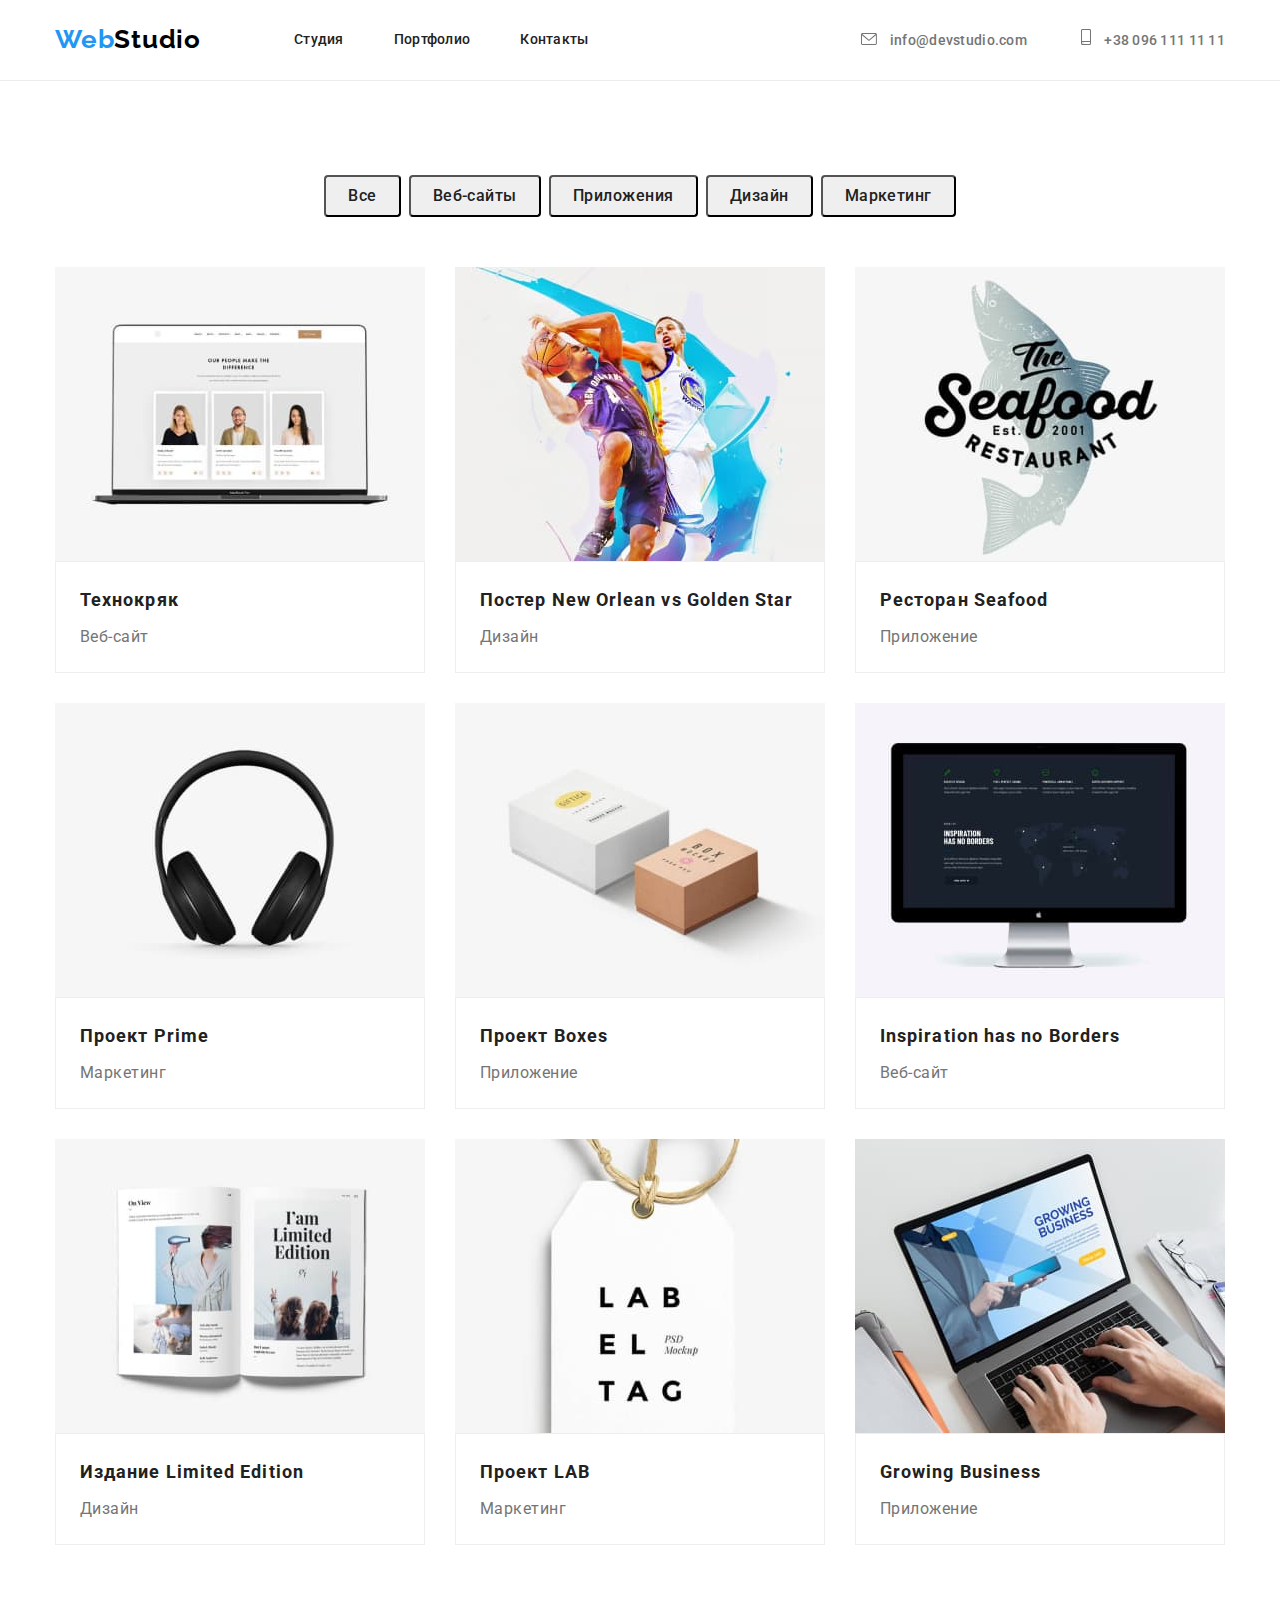
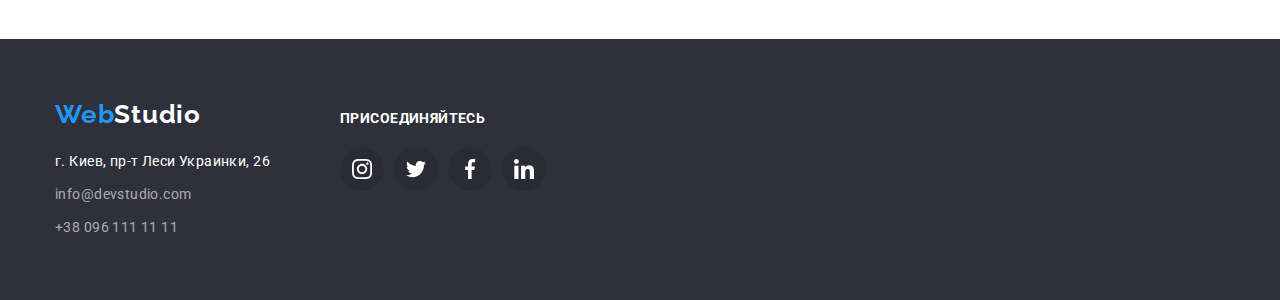
==== portfolio.html @ b79a86e5 "hw-05-start" ====
<!DOCTYPE html>
<html lang="ru">
<head>
    <meta charset="UTF-8">
    <meta http-equiv="X-UA-Compatible" content="IE=edge">
    <meta name="viewport" content="width=, initial-scale=1.0">
    <link rel="preconnect" href="https://fonts.googleapis.com">
    <link rel="preconnect" href="https://fonts.gstatic.com" crossorigin>
    <link href="https://fonts.googleapis.com/css2?family=Raleway:wght@700&family=Roboto:wght@400;500;700;900&display=swap" rel="stylesheet">
    <link rel="stylesheet" href="https://cdnjs.cloudflare.com/ajax/libs/modern-normalize/1.1.0/modern-normalize.min.css">
    <link rel="stylesheet" href="./css/styles.css">
    <title>Портфолио</title>
</head>
<body>
    <header class="header">
        <div class="container">
             <a class="header-logo" lang="en" href=""><span class="logo-web">Web</span>Studio</a>
         <nav class="header-navigation">  
           <ul class="header-list list">
             <li class="header-link-item"><a class="header-link link" href="./index.html">Студия</a></li>
             <li class="header-link-item"><a class="header-link link" href="./portfolio.html">Портфолио</a></li>
             <li class="header-link-item"><a class="header-link link" href="">Контакты</a></li>
           </ul>
         </nav>
          <div class="header-connect">
             <a class="header-mail mail-tel" href="link:info@devstudio.com">
               <svg class="icon-mail" width="16" height="12">
                 <use href="./images/icons.svg#icon-envelope"></use>
               </svg>
              info@devstudio.com</a>
             <a class="header-tel mail-tel" href="tel:+380961111111">
               <svg class="icon-phon" width="10" height="16">
                 <use href="./images/icons.svg#icon-smartphone"></use>
               </svg>
              +38 096 111 11 11</a>
          </div>
      </div>
      </header>
    <main class="portfolio-main">
        <section class="portfolio-section">
            <div class="container">
             <ul class="portfolio-btn-list list">
                <li class="portfolio-btn-item">
                    <button class="portfolio-btn" type="button">Все</button>
                </li>
                <li class="portfolio-btn-item">
                    <button class="portfolio-btn" type="button">Веб-сайты</button>
                </li>
                <li class="portfolio-btn-item">
                    <button class="portfolio-btn" type="button">Приложения</button>
                </li>
                <li class="portfolio-btn-item">
                    <button class="portfolio-btn" type="button">Дизайн</button>
                </li>
                <li class="portfolio-btn-item">
                    <button class="portfolio-btn" type="button">Маркетинг</button>
                </li>
             </ul>
             <ul class="portfolio-img-list list">
                <li class="portfolio-img-item">
                   <img class="portfolio-img" width="370" src="./images/img0.jpg" alt="Веб-сайт">
                   <div class="portfolio-img-container">
                       <h2 class="portfolio-img-header">Технокряк</h2>
                   <p class="portfolio-img-text">Веб-сайт</p>
                   </div> 
                </li>
                <li class="portfolio-img-item">
                   <img class="portfolio-img" width="370" src="./images/img11.jpg" alt="Дизайн">
                   <div class="portfolio-img-container">
                       <h2 class="portfolio-img-header">Постер New Orlean vs Golden Star</h2>
                   <p class="portfolio-img-text">Дизайн</p>
                   </div>
                </li>
                <li class="portfolio-img-item">
                   <img class="portfolio-img" width="370" src="./images/img22.jpg" alt="Приложение">
                   <div class="portfolio-img-container">
                       <h2 class="portfolio-img-header">Ресторан Seafood</h2>
                   <p class="portfolio-img-text">Приложение</p>
                   </div> 
                </li>
                <li class="portfolio-img-item">
                <img class="portfolio-img" width="370" src="./images/img33.jpg" alt="Маркетинг">
                   <div class="portfolio-img-container">
                   <h2 class="portfolio-img-header">Проект Prime</h2>
                   <p class="portfolio-img-text">Маркетинг</p>
                   </div> 
                </li>
                <li class="portfolio-img-item">
                    <img class="portfolio-img" width="370" src="./images/img44.jpg" alt="Приложение">
                   <div class="portfolio-img-container"> 
                       <h2 class="portfolio-img-header">Проект Boxes</h2>
                    <p class="portfolio-img-text">Приложение</p>
                    </div> 
                </li>
                <li class="portfolio-img-item">
                    <img class="portfolio-img" width="370" src="./images/img55.jpg" alt="Веб-сайт">
                   <div class="portfolio-img-container"> 
                       <h2 class="portfolio-img-header">Inspiration has no Borders</h2>
                    <p class="portfolio-img-text">Веб-сайт</p>
                    </div> 
                </li>
                <li class="portfolio-img-item">
                    <img class="portfolio-img" width="370" src="./images/img66.jpg" alt="Дизайн">
                   <div class="portfolio-img-container"> 
                       <h2 class="portfolio-img-header">Издание Limited Edition</h2>
                    <p class="portfolio-img-text">Дизайн</p>
                    </div> 
                </li>
                <li class="portfolio-img-item">
                    <img class="portfolio-img" width="370" src="./images/img77.jpg" alt="Маркетинг">
                   <div class="portfolio-img-container"> 
                       <h2 class="portfolio-img-header">Проект LAB</h2>
                    <p class="portfolio-img-text">Маркетинг</p>
                    </div> 
                </li>
                <li class="portfolio-img-item">
                    <img class="portfolio-img" width="370" src="./images/img88.jpg" alt="Приложение">
                   <div class="portfolio-img-container"> 
                       <h2 class="portfolio-img-header">Growing Business</h2>
                    <p class="portfolio-img-text">Приложение</p>
                    </div> 
                </li>
             </ul>
        </div>
       </section>
    </main>
    <footer class="footer">
        <div class="container">
           <div class="footer-container">
              <a class="footer-logo" lang="en" href=""><span class="logo-web">Web</span>Studio</a>
              <address class="footer-address">г. Киев, пр-т Леси Украинки, 26</address>
               <ul class="footer-list list">
                   <li class="footer-item"><a class="footer-mail mail-tel" href="link:info@devstudio.com">info@devstudio.com</a></li>  
                   <li class="footer-item"><a class="footer-tel mail-tel" href="tel:+380961111111">+38 096 111 11 11</a></li> 
              </ul>
           </div>
           <div class="footer-container-soc-link">
                <h3 class="footer-header-soc-link">
                  Присоединяйтесь
                </h3>
               <ul class="footer-soc-list list">
                 <li class="footer-soc-item">
                   <a href="" class="footer-soc-link">
                     <svg class="footer-soc-icon" width="20" height="20">
                       <use href="./images/icons.svg#instagram"></use>
                     </svg>
                   </a>
                  </li>
                  <li class="footer-soc-item">
                    <a href="" class="footer-soc-link">
                     <svg class="footer-soc-icon" width="20" height="20">
                       <use href="./images/icons.svg#twitter"></use>
                     </svg>
                    </a>
                  </li>
                  <li class="footer-soc-item">
                    <a href="" class="footer-soc-link">
                     <svg class="footer-soc-icon" width="20" height="20">
                       <use href="./images/icons.svg#facebook"></use>
                     </svg>
                    </a>
                  </li>
                  <li class="footer-soc-item">
                    <a href="" class="footer-soc-link">
                     <svg class="footer-soc-icon" width="20" height="20">
                       <use href="./images/icons.svg#linkedin"></use>
                     </svg>
                    </a>
                  </li>
                </ul>
             </div>
         </div>
   </footer>
</body>
</html>
---- css/styles.css ----
:root{
    --header-color:#212121;
    --hover-focus:#2196F3;
    --herov-color:#FFFFFF;
    --header-logo:#000000;
    --text-color:#757575;
    --background-color: #2F303A;
    --pading-section: 94px;

}

body { font-family: 'Roboto', sans-serif;}

p,
h1,
h2,
h3,
h4 {
    margin: 0;
}

img{
    display: block;
}

ul,ol {
    padding-left: 0;
    margin: 0;
}
 
.container{
    width: 1200px;
    padding-left: 15px;
    padding-right: 15px;
    margin: 0 auto; 
    /*outline: 1px solid red;*/
}

/*----------------HEADER--------------*/

.list{
    list-style: none;
}

.footer-logo,
.header-logo,
.header-link,
.mail-tel{
    text-decoration: none;
}

.header{
    padding-top: 24px;
    padding-bottom: 25px;
    border-bottom: 1px solid #ECECEC;
}

.header .container{
    display: flex;
    align-items: center;
}

.header-list{
    display: flex;
}

.header-link{
    font-weight: 500;
    font-size: 14px;
    line-height: 1.14;
    letter-spacing: 0.02em;
    color: var(--header-color);
}

.header-link-item:not(:last-child){
    margin-right: 50px;
}

.header-logo{
    font-family: 'Raleway', sans-serif;
    font-weight: 700;
    font-size: 26px;
    line-height: 1.19;
    letter-spacing: 0.03em;
    color: var(--header-logo);
    margin-right: 93px;
}

.logo-web{
    color: var(--hover-focus);
}
     
.header-connect{
    margin-left: auto;
}

.header-tel{
    margin-left: 50px;
}

.header-tel,
.header-mail{
    font-family: 'Roboto';
    font-style: normal;
    font-weight: 500;
    font-size: 14px;
    line-height: 1.14;
    letter-spacing: 0.02em;
    color: #757575;
}

.mail-tel:hover,
.mail-tel:focus,
.header-link:hover,
.header-link:focus{
        color: var(--hover-focus);
}

.icon-phon,
.icon-mail{
    margin-right: 10px;
    fill: currentColor;
}


    /* -------------HEROV------------------ */

.herov-section{
    margin: 0 auto;
    background-color: var(--background-color);
    background-image:linear-gradient(
        to right,
        rgba(47,48,58,0.4),
        rgba(47,48,58,0.4)),
        url(../images/herov.jpg);
    background-repeat: no-repeat;
    padding: 200px 0px;
    max-width: 1600px;
    height: 600px;
    }

.herov-header{
    max-width: 696px;
    max-height: 120px;
    margin-bottom: 30px;
    margin-right: auto;
    margin-left: auto;
   
    font-weight: 900;
    font-size: 44px;
    line-height: 1.36;
    text-align: center;
    letter-spacing: 0.06em;
    text-transform: uppercase;
    color: var(--herov-color);
    }

.herov-btn{
    display: flex;
    margin-left:auto;
    margin-right:auto;
    padding: 10px 32px;
    border-radius: 4px;

    font-family: 'Roboto';
    font-style: normal;
    font-weight: 700;
    font-size: 16px;
    line-height: 1.88;
    align-items: center;
    text-align: center;
    letter-spacing: 0.06em;
    color: var(--herov-color);
    background: var(--hover-focus);
}

/* --------------SECTION-ABOUT----------------- */


.about-list{
    display: flex;
    margin-left: -30px;
}

.about-item{
    flex-basis: calc((100%-120px)/4);
    margin-left: 30px;
}

.about-icon{
    margin-bottom: 30px;
    width: 270px;
    height: 120px;
    background-color: #F5F4FA;
    border-radius: 4px 4px;
    border-width: 0px;
    display: flex;
    justify-content: center;
    align-items: center;
}


/*.about-item:not(:last-child){
    margin-right: 30px;
    width: calc(100%/4-30px);
}*/

.about-section{
    padding-top: var(--pading-section);
    padding-bottom: var(--pading-section);
}

.about-header{
    font-size: 14px;
    line-height: 1.14;
    letter-spacing: 0.03em;
    text-transform: uppercase;
    color: var(--header-color);
    margin-bottom: 10px;
    }

.about-text{
    font-size: 14px;
    line-height: 1.71;
    letter-spacing: 0.03em;
    color: var(--text-color);
    width: 270px;
    }


/* -------------MAIN-IMG------------------ */

.about-business{
    padding-bottom: var(--pading-section);
}

.about-business-list{
    display: flex;
    margin-left: -30px;
}

.about-business-item{
    flex-basis: calc(100%/3-30px);
    margin-left: 30px;
}

/* -------------MAIN-TEAM----------------- */

.about-team{
    padding-top: var(--pading-section);
    padding-bottom: var(--pading-section);
    background-color: #F5F4FA;
}

.about-team-list{
    display: flex;
    margin-left: -30px;
}

.about-team-item{
    flex-basis: calc(100%/4-30px);
    margin-left: 30px;
    box-shadow:
         0px 2px 1px rgba(0, 0, 0, 0.2),
         0px 1px 1px rgba(0, 0, 0, 0.14),
         0px 1px 3px rgba(0, 0, 0, 0.12);
         border-radius: 0px 0px 4px 4px;
}

.about-business-header,
.about-team-header{
    font-size: 36px;
    line-height: 1.17;
    text-align: center;
    letter-spacing: 0.03em;
    color: var(--header-color);
    margin-bottom: 50px;
    }

.about-img-container{
    padding: 30px 0px;
    border: 1px solid #FFFFFF;
    border-radius: 0px 0px 4px 4px;
}    

.team-header-img{
    font-weight: 500;
    font-size: 16px;
    line-height: 1.19;
    text-align: center;
    letter-spacing: 0.03em;
    color: var(--header-color);
    margin-bottom: 10px;
    }

.about-team-text{
    font-size: 16px;
    line-height: 1.19;
    text-align: center;
    letter-spacing: 0.03em;
    color: var(--text-color);
    margin-bottom: 16px;
    }

.team-soc-list{
        display: flex;
        justify-content: center;
    }

.team-soc-item + .team-soc-item{
        margin-left: 10px;
    }
    
.team-soc-link{
        width: 44px;
        height: 44px;
        background-color:transparent;
        border-radius: 50%;
        display: flex;
        justify-content: center;
        align-items: center;
        color: #AFB1B8;
    }

.team-soc-link:hover,
.team-soc-link:focus{
        background-color: #2196F3;
        color: #FFFFFF;
    }

.team-soc-icon{
        fill: currentColor;
    }

   
.container-team{
    margin-bottom: var(--pading-section);
}

/*--------------CLIENT----------*/

.client-section{
    padding-bottom: var(--pading-section);
    padding-top: var(--pading-section);
}

.client-header{
    font-size: 36px;
    line-height: 1.17;
    text-align: center;
    letter-spacing: 0.03em;
    color: var(--header-color);
    margin-bottom: 50px;
}

.client-list{
    display: flex;
    margin-left: -30px;
}

.client-item{
    flex-basis: calc((100%-180px)/6);
    margin-left: 30px;
}

.client-link-icon{
    width: 170px;
    height: 92px;
    border: 1px solid #AFB1B8;
    border-radius: 4px;
    display: flex;
    justify-content: center;
    align-items: center;
    background-color: transparent;
    color: rgba(175, 177, 184, 1);
}

.client-link-icon:hover,
.client-link-icon:focus{
    border-color: #2196F3;
    color: #2196F3;
}

.client-icon{
    fill:currentColor;
}


/* -------------FOOTER------------------ */

.footer{
    background: var(--background-color);
    padding-top: 60px;
    padding-bottom: 60px;
    margin: 0px auto;
}

.footer .container{
    display: flex;
    align-items: baseline;
}

.footer-container{
    display: block
}

.footer-container-soc-link{
    display: block;
    margin-left: 70px;
    padding-top: 12px;
}

.footer-logo{
        font-family: 'Raleway', sans-serif;
        font-weight: 700;
        font-size: 26px;
        line-height: 1.19;
        letter-spacing: 0.03em;
        color: var(--herov-color);
}

.footer-address{
    font-family: 'Roboto';
    font-style: normal;
    font-weight: 400;
    font-size: 14px;
    line-height: 1.71;
    letter-spacing: 0.03em;
    color: var(--herov-color);
    margin-bottom: 9px;
    margin-top: 20px;
}

.footer-item:not(:last-child){
    margin-bottom: 9px;
}

.footer-tel,
.footer-mail{
    font-family: 'Roboto';
    font-style: normal;
    font-weight: 400;
    font-size: 14px;
    line-height: 1.71;
    letter-spacing: 0.03em;
    color: rgba(255, 255, 255, 0.6);
}


.footer-header-soc-link{
    font-size: 14px;
    line-height: 1.14;
    letter-spacing: 0.03em;
    text-transform: uppercase;
    color: #FFFFFF;
    margin-bottom: 20px; 
}

.footer-soc-list{
    display: flex;
}

.footer-soc-item + .footer-soc-item{
    margin-left: 10px;
}

.footer-soc-link{
    width: 44px;
    height: 44px;
    background-color:rgba(0, 0, 0, 0.1);
    border-radius: 50%;
    display: flex;
    justify-content: center;
    align-items: center;
    color: #FFFFFF;
}

.footer-soc-link:hover,
.footer-soc-link:focus{
    background-color: #2196F3;
    color: #FFFFFF;
}

.footer-soc-icon{
    fill: currentColor;
}

.footer-soc-icon:hover,
.footer-soc-icon:focus{
    fill: #FFFFFF;
}




/* -------------PORTFOLIO------------------ */

.portfolio-section{
    padding-top: var(--pading-section);
    padding-bottom: var(--pading-section);
}

.portfolio-btn-list{
    display: flex;
    justify-content: center;
    margin-bottom: 50px;
}

.portfolio-btn-item:not(:last-child){
    margin-right: 8px;
}

.portfolio-img-list{
    display: flex;
    flex-wrap: wrap;
    margin-left: -30px;
    margin-bottom: -30px;
}

.portfolio-img-item{
    flex-basis: calc(100%/3-30px);
    margin-left: 30px;
    margin-bottom: 30px;
}

.portfolio-img-item:hover{
    box-shadow:
         0px 4px 6px rgba(0, 0, 0, 0.16),
         0px 4px 4px rgba(0, 0, 0, 0.06),
         0px 1px 1px rgba(0, 0, 0, 0.12);
}

.portfolio-btn{
    padding: 6px 22px;
    border-radius: 4px;

    font-family: 'Roboto';
    font-weight: 500;
    font-size: 16px;
    line-height: 1.62;
    text-align: center;
    letter-spacing: 0.03em;
    color: var(--header-color);
}

.portfolio-btn:hover,
.portfolio-btn:focus{
    color: var(--herov-color);
    background-color: var(--hover-focus);
    box-shadow:
         0px 2px 2px rgba(0, 0, 0, 0.12),
         0px 1px 2px rgba(0, 0, 0, 0.08),
         0px 3px 1px rgba(0, 0, 0, 0.1);
}

.portfolio-img-container{
    padding: 20px 24px;
    border: 1px solid #EEEEEE;
}

.portfolio-img-header{
    font-size: 18px;
    line-height: 2;
    letter-spacing: 0.06em;
    color: var(--header-color);
    margin-bottom: 4px;
    }

.portfolio-img-text{
    font-size: 16px;
    line-height: 1.88;
    letter-spacing: 0.03em;
    color: var(--text-color);
}
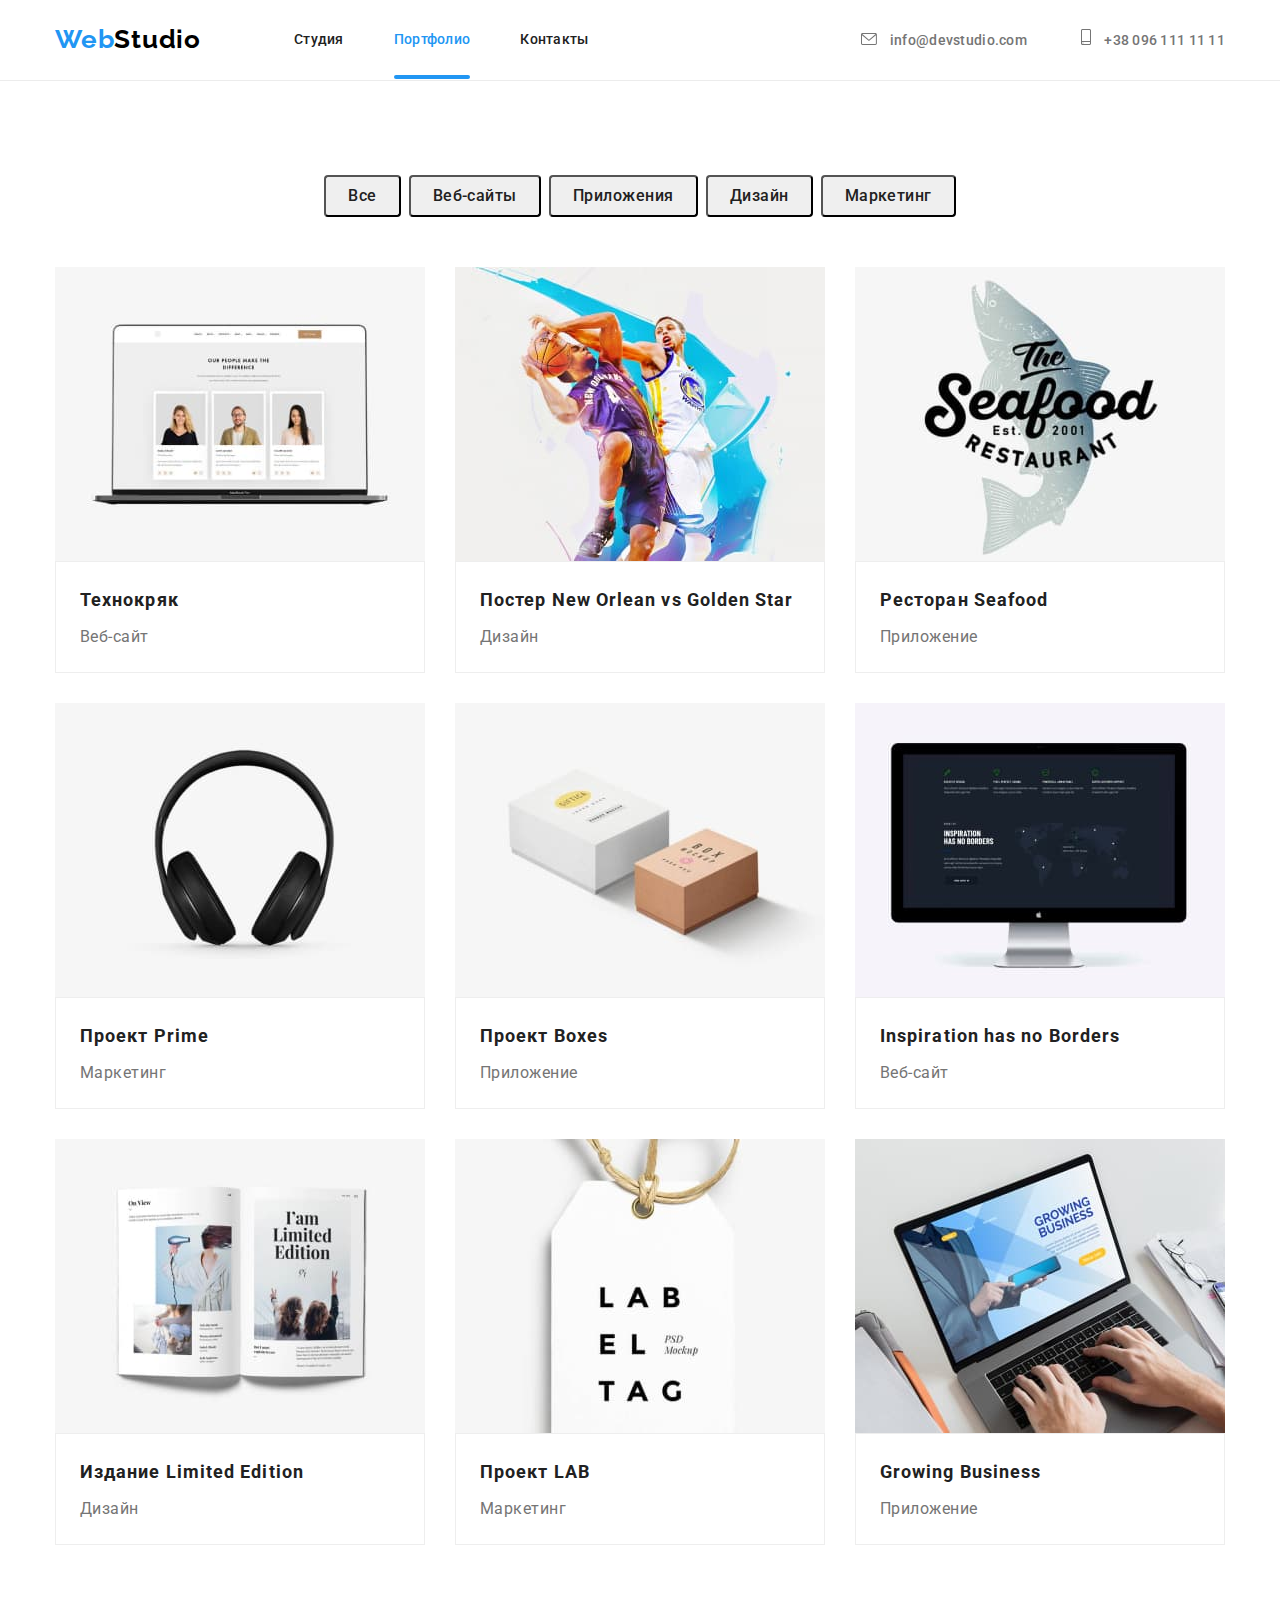
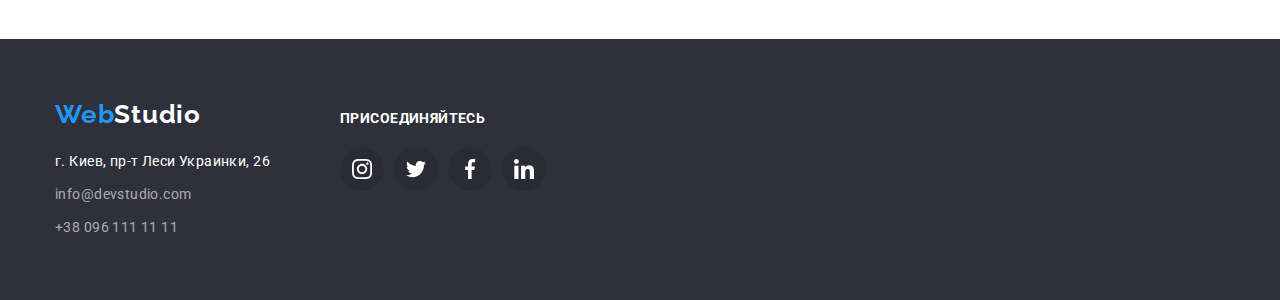
==== commit f82dcd58: "hw-05" ====
--- a/portfolio.html
+++ b/portfolio.html
@@ -18,7 +18,7 @@
          <nav class="header-navigation">  
            <ul class="header-list list">
              <li class="header-link-item"><a class="header-link link" href="./index.html">Студия</a></li>
-             <li class="header-link-item"><a class="header-link link" href="./portfolio.html">Портфолио</a></li>
+             <li class="header-link-item"><a class="header-link link current" href="./portfolio.html">Портфолио</a></li>
              <li class="header-link-item"><a class="header-link link" href="">Контакты</a></li>
            </ul>
          </nav>
@@ -58,64 +58,127 @@
              </ul>
              <ul class="portfolio-img-list list">
                 <li class="portfolio-img-item">
-                   <img class="portfolio-img" width="370" src="./images/img0.jpg" alt="Веб-сайт">
-                   <div class="portfolio-img-container">
-                       <h2 class="portfolio-img-header">Технокряк</h2>
-                   <p class="portfolio-img-text">Веб-сайт</p>
-                   </div> 
-                </li>
-                <li class="portfolio-img-item">
+                  <div class="portfolio-top-text-wrap">
+                      <img class="portfolio-img" width="370" src="./images/img0.jpg" alt="Веб-сайт">
+                      <p class="portfolio-img-top-text">
+                        Ресурс предлагает комплексные предложения с разным уровнем 
+                        функционала и сервисов. Все это позволит посетителю 
+                        получить исчерпывающие сведения о компании или частном лице.
+                      </p>
+                  </div>
+                  <div class="portfolio-img-container">
+                      <h2 class="portfolio-img-header">Технокряк</h2>
+                      <p class="portfolio-img-text">Веб-сайт</p>
+                   </div>
+                </li>
+                <li class="portfolio-img-item">
+                  <div class="portfolio-top-text-wrap">
                    <img class="portfolio-img" width="370" src="./images/img11.jpg" alt="Дизайн">
+                   <p class="portfolio-img-top-text">
+                    Ресурс предлагает комплексные предложения с разным уровнем 
+                    функционала и сервисов. Все это позволит посетителю 
+                    получить исчерпывающие сведения о компании или частном лице.
+                  </p>
+                  </div>
                    <div class="portfolio-img-container">
                        <h2 class="portfolio-img-header">Постер New Orlean vs Golden Star</h2>
                    <p class="portfolio-img-text">Дизайн</p>
                    </div>
                 </li>
                 <li class="portfolio-img-item">
+                  <div class="portfolio-top-text-wrap">
                    <img class="portfolio-img" width="370" src="./images/img22.jpg" alt="Приложение">
+                   <p class="portfolio-img-top-text">
+                    Ресурс предлагает комплексные предложения с разным уровнем 
+                    функционала и сервисов. Все это позволит посетителю 
+                    получить исчерпывающие сведения о компании или частном лице.
+                  </p>
+                 </div>
                    <div class="portfolio-img-container">
                        <h2 class="portfolio-img-header">Ресторан Seafood</h2>
                    <p class="portfolio-img-text">Приложение</p>
                    </div> 
                 </li>
                 <li class="portfolio-img-item">
-                <img class="portfolio-img" width="370" src="./images/img33.jpg" alt="Маркетинг">
-                   <div class="portfolio-img-container">
+                  <div class="portfolio-top-text-wrap">
+                  <img class="portfolio-img" width="370" src="./images/img33.jpg" alt="Маркетинг">
+                  <p class="portfolio-img-top-text">
+                    Ресурс предлагает комплексные предложения с разным уровнем 
+                    функционала и сервисов. Все это позволит посетителю 
+                    получить исчерпывающие сведения о компании или частном лице.
+                  </p>
+                </div>
+                  <div class="portfolio-img-container">
                    <h2 class="portfolio-img-header">Проект Prime</h2>
                    <p class="portfolio-img-text">Маркетинг</p>
                    </div> 
                 </li>
                 <li class="portfolio-img-item">
+                  <div class="portfolio-top-text-wrap">
                     <img class="portfolio-img" width="370" src="./images/img44.jpg" alt="Приложение">
-                   <div class="portfolio-img-container"> 
+                    <p class="portfolio-img-top-text">
+                      Ресурс предлагает комплексные предложения с разным уровнем 
+                      функционала и сервисов. Все это позволит посетителю 
+                      получить исчерпывающие сведения о компании или частном лице.
+                    </p>
+                  </div>
+                    <div class="portfolio-img-container"> 
                        <h2 class="portfolio-img-header">Проект Boxes</h2>
                     <p class="portfolio-img-text">Приложение</p>
                     </div> 
                 </li>
                 <li class="portfolio-img-item">
+                  <div class="portfolio-top-text-wrap">
                     <img class="portfolio-img" width="370" src="./images/img55.jpg" alt="Веб-сайт">
-                   <div class="portfolio-img-container"> 
+                    <p class="portfolio-img-top-text">
+                      Ресурс предлагает комплексные предложения с разным уровнем 
+                      функционала и сервисов. Все это позволит посетителю 
+                      получить исчерпывающие сведения о компании или частном лице.
+                    </p>
+                  </div>
+                    <div class="portfolio-img-container"> 
                        <h2 class="portfolio-img-header">Inspiration has no Borders</h2>
                     <p class="portfolio-img-text">Веб-сайт</p>
                     </div> 
                 </li>
                 <li class="portfolio-img-item">
+                  <div class="portfolio-top-text-wrap">
                     <img class="portfolio-img" width="370" src="./images/img66.jpg" alt="Дизайн">
-                   <div class="portfolio-img-container"> 
+                    <p class="portfolio-img-top-text">
+                      Ресурс предлагает комплексные предложения с разным уровнем 
+                      функционала и сервисов. Все это позволит посетителю 
+                      получить исчерпывающие сведения о компании или частном лице.
+                    </p>
+                  </div>
+                    <div class="portfolio-img-container"> 
                        <h2 class="portfolio-img-header">Издание Limited Edition</h2>
                     <p class="portfolio-img-text">Дизайн</p>
                     </div> 
                 </li>
                 <li class="portfolio-img-item">
+                  <div class="portfolio-top-text-wrap">
                     <img class="portfolio-img" width="370" src="./images/img77.jpg" alt="Маркетинг">
-                   <div class="portfolio-img-container"> 
+                    <p class="portfolio-img-top-text">
+                      Ресурс предлагает комплексные предложения с разным уровнем 
+                      функционала и сервисов. Все это позволит посетителю 
+                      получить исчерпывающие сведения о компании или частном лице.
+                    </p>
+                  </div>
+                    <div class="portfolio-img-container"> 
                        <h2 class="portfolio-img-header">Проект LAB</h2>
                     <p class="portfolio-img-text">Маркетинг</p>
                     </div> 
                 </li>
                 <li class="portfolio-img-item">
-                    <img class="portfolio-img" width="370" src="./images/img88.jpg" alt="Приложение">
-                   <div class="portfolio-img-container"> 
+                  <div class="portfolio-top-text-wrap">
+                  <img class="portfolio-img" width="370" src="./images/img88.jpg" alt="Приложение">
+                  <p class="portfolio-img-top-text">
+                    Ресурс предлагает комплексные предложения с разным уровнем 
+                    функционала и сервисов. Все это позволит посетителю 
+                    получить исчерпывающие сведения о компании или частном лице.
+                  </p>
+                </div>
+                  <div class="portfolio-img-container"> 
                        <h2 class="portfolio-img-header">Growing Business</h2>
                     <p class="portfolio-img-text">Приложение</p>
                     </div> 
--- a/css/styles.css
+++ b/css/styles.css
@@ -6,6 +6,8 @@
     --text-color:#757575;
     --background-color: #2F303A;
     --pading-section: 94px;
+    --timing-function:cubic-bezier(0.4, 0, 0.2, 1);
+    --time--: 250ms;
 
 }
 
@@ -65,12 +67,33 @@
 }
 
 .header-link{
+    padding-bottom: 32px;
     font-weight: 500;
     font-size: 14px;
     line-height: 1.14;
     letter-spacing: 0.02em;
     color: var(--header-color);
-}
+    transition-duration: var(--time--);
+    transition-timing-function: var(--timing-function);
+}
+
+.current{
+    position: relative;
+    color: var(--hover-focus);
+}
+
+.current::after{
+    content: "";
+    position: absolute;
+    left: 0;
+    bottom: 0;
+    display: block;
+    width: 100%;
+    height: 4px;
+    border-radius: 2px;
+    background-color: var(--hover-focus);
+}
+
 
 .header-link-item:not(:last-child){
     margin-right: 50px;
@@ -107,6 +130,8 @@
     line-height: 1.14;
     letter-spacing: 0.02em;
     color: #757575;
+    transition-duration: var(--time--);
+    transition-timing-function: var(--timing-function);
 }
 
 .mail-tel:hover,
@@ -244,6 +269,30 @@
     margin-left: 30px;
 }
 
+.about-business-wrap{
+    position: relative;
+}
+
+.about-business-up-text{
+    position: absolute;
+    bottom: 0;
+    left: 0;
+    background-color: rgba(47, 48, 58, 0.8);
+    padding: 27px 82px;
+    width: 100%;
+    min-height: 70px;
+    font-family: 'Roboto';
+    font-style: normal;
+    font-weight: 700;
+    font-size: 14px;
+    line-height: 1.14;
+    text-align: center;
+    letter-spacing: 0.03em;
+    text-transform: uppercase;
+    color: #FFFFFF;
+    
+}
+
 /* -------------MAIN-TEAM----------------- */
 
 .about-team{
@@ -275,7 +324,7 @@
     letter-spacing: 0.03em;
     color: var(--header-color);
     margin-bottom: 50px;
-    }
+}
 
 .about-img-container{
     padding: 30px 0px;
@@ -291,7 +340,7 @@
     letter-spacing: 0.03em;
     color: var(--header-color);
     margin-bottom: 10px;
-    }
+}
 
 .about-team-text{
     font-size: 16px;
@@ -300,16 +349,16 @@
     letter-spacing: 0.03em;
     color: var(--text-color);
     margin-bottom: 16px;
-    }
+}
 
 .team-soc-list{
         display: flex;
         justify-content: center;
-    }
+}
 
 .team-soc-item + .team-soc-item{
         margin-left: 10px;
-    }
+}
     
 .team-soc-link{
         width: 44px;
@@ -320,17 +369,19 @@
         justify-content: center;
         align-items: center;
         color: #AFB1B8;
-    }
+        transition-duration: var(--time--);
+        transition-timing-function: var(--timing-function);
+}
 
 .team-soc-link:hover,
 .team-soc-link:focus{
         background-color: #2196F3;
         color: #FFFFFF;
-    }
+}
 
 .team-soc-icon{
         fill: currentColor;
-    }
+}
 
    
 .container-team{
@@ -373,6 +424,8 @@
     align-items: center;
     background-color: transparent;
     color: rgba(175, 177, 184, 1);
+    transition-duration: var(--time--);
+    transition-timing-function: var(--timing-function);
 }
 
 .client-link-icon:hover,
@@ -444,6 +497,8 @@
     line-height: 1.71;
     letter-spacing: 0.03em;
     color: rgba(255, 255, 255, 0.6);
+    transition-duration: var(--time--);
+    transition-timing-function: var(--timing-function);
 }
 
 
@@ -473,6 +528,8 @@
     justify-content: center;
     align-items: center;
     color: #FFFFFF;
+    transition-duration: var(--time--);
+    transition-timing-function: var(--timing-function);
 }
 
 .footer-soc-link:hover,
@@ -483,6 +540,8 @@
 
 .footer-soc-icon{
     fill: currentColor;
+    transition-duration: var(--time--);
+    transition-timing-function: var(--timing-function);
 }
 
 .footer-soc-icon:hover,
@@ -508,26 +567,6 @@
 
 .portfolio-btn-item:not(:last-child){
     margin-right: 8px;
-}
-
-.portfolio-img-list{
-    display: flex;
-    flex-wrap: wrap;
-    margin-left: -30px;
-    margin-bottom: -30px;
-}
-
-.portfolio-img-item{
-    flex-basis: calc(100%/3-30px);
-    margin-left: 30px;
-    margin-bottom: 30px;
-}
-
-.portfolio-img-item:hover{
-    box-shadow:
-         0px 4px 6px rgba(0, 0, 0, 0.16),
-         0px 4px 4px rgba(0, 0, 0, 0.06),
-         0px 1px 1px rgba(0, 0, 0, 0.12);
 }
 
 .portfolio-btn{
@@ -541,6 +580,8 @@
     text-align: center;
     letter-spacing: 0.03em;
     color: var(--header-color);
+    transition-duration: var(--time--);
+    transition-timing-function: var(--timing-function);
 }
 
 .portfolio-btn:hover,
@@ -553,6 +594,53 @@
          0px 3px 1px rgba(0, 0, 0, 0.1);
 }
 
+.portfolio-img-list{
+    display: flex;
+    flex-wrap: wrap;
+    margin-left: -30px;
+    margin-bottom: -30px;
+}
+
+.portfolio-img-item{
+    flex-basis: calc(100%/3-30px);
+    margin-left: 30px;
+    margin-bottom: 30px;
+    transition-duration: var(--time--);
+    transition-timing-function: var(--timing-function);
+}
+
+.portfolio-img-item:hover{
+    box-shadow:
+         0px 4px 6px rgba(0, 0, 0, 0.16),
+         0px 4px 4px rgba(0, 0, 0, 0.06),
+         0px 1px 1px rgba(0, 0, 0, 0.12);
+}
+
+.portfolio-img-item:hover .portfolio-img-top-text{
+    transform: translateY(0%);
+}
+
+.portfolio-top-text-wrap{
+    position: relative;
+    overflow: hidden;
+}
+
+.portfolio-img-top-text{
+    position: absolute;
+    top: 0;
+    left: 0;
+    background-color: rgba(33, 150, 243, 0.9);
+    font-weight: 400;
+    font-size: 18px;
+    line-height: 1.56;
+    color: #FFFFFF;
+    padding: 63px 24px;
+    height: 100%;
+    transform: translateY(101%);
+    transition: transform 250ms var(--timing-function);
+    overflow: auto;
+}
+
 .portfolio-img-container{
     padding: 20px 24px;
     border: 1px solid #EEEEEE;
@@ -571,4 +659,51 @@
     line-height: 1.88;
     letter-spacing: 0.03em;
     color: var(--text-color);
+}
+
+/*----------MODAL WINDOW-----*/
+
+.backdrop{
+    position: fixed;
+    top: 0;
+    width: 100%;
+    height: 100%;
+    background-color: rgba(0, 0, 0, 0.2);
+    transition: opacity 250ms, visibility 250ms;
+    /*display: flex;
+    align-items: center;
+    justify-content: center;*/
+}
+
+.modal{
+    position: absolute;
+    top: 50%;
+    left: 50%;
+    transform: translate(-50%,-50%);
+    width: 528px;
+    min-height: 581px;
+    background-color: #FFFFFF;
+    box-shadow: 
+        0px 1px 3px rgba(0, 0, 0, 0.12),
+        0px 1px 1px rgba(0, 0, 0, 0.14),
+        0px 2px 1px rgba(0, 0, 0, 0.2);
+    border-radius: 4px;
+}
+
+.modal-close-btn{
+    position: absolute;
+    width: 30px;
+    height: 30px;
+    top: 8px;
+    right: 8px;
+    box-sizing: border-box;
+    border-radius: 50%;
+    background: #FFFFFF;
+    border: 1px solid rgba(0, 0, 0, 0.1);
+}
+
+.is-hidden{
+    opacity: 0;
+    pointer-events: none;
+    visibility: hidden;
 }